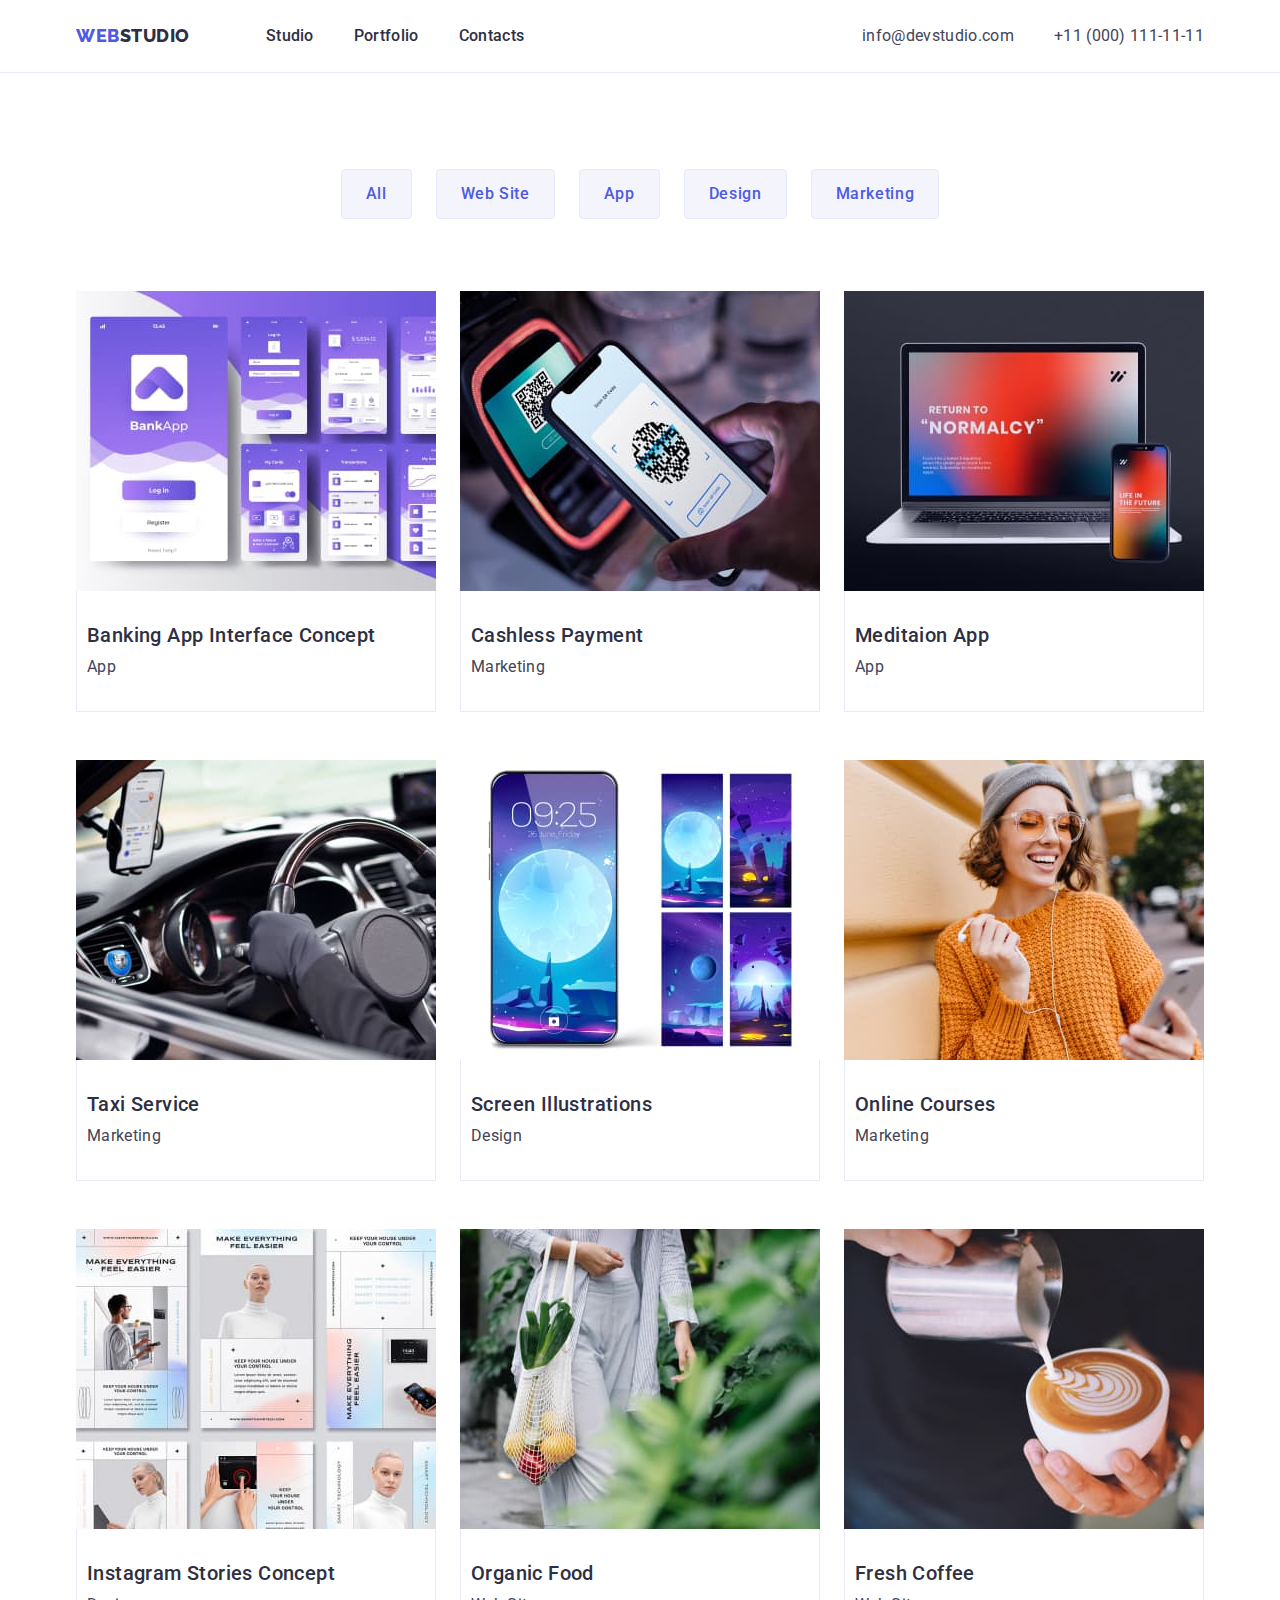
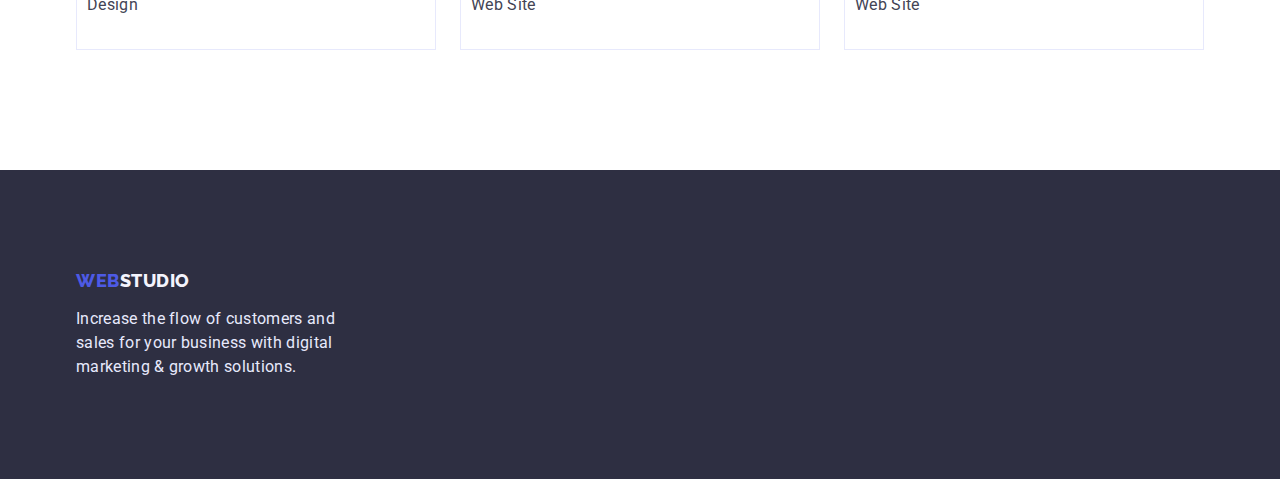
==== portfolio.html @ 43632694 "1" ====
<!DOCTYPE html>
<html lang="en">
  <head>
    <meta charset="UTF-8" />
    <meta http-equiv="X-UA-Compatible" content="IE=edge" />
    <meta name="viewport" content="width=device-width, initial-scale=1.0" />
    <title>Webstudio</title>
    <link rel="preconnect" href="https://fonts.googleapis.com" />
    <link rel="preconnect" href="https://fonts.gstatic.com" crossorigin />
    <link
      href="https://fonts.googleapis.com/css2?family=Raleway:wght@800&family=Roboto:wght@400;500;700&display=swap"
      rel="stylesheet"
    />
    <link
      rel="stylesheet"
      href="https://cdnjs.cloudflare.com/ajax/libs/modern-normalize/1.1.0/modern-normalize.min.css"
    />
    <link rel="stylesheet" href="./css/style.css" />
  </head>

  <body>
    <header class="header">
      <div class="container main-nav">
        <nav class="header-nav">
          <a class="header-logo link" href="./index.html"
            ><span class="header-logo-web">WEB</span
            ><span class="header-logo-studio">STUDIO</span>
          </a>
          <ul class="header-list list">
            <li class="header-item">
              <a href="" class="header-link link">Studio</a>
            </li>
            <li class="header-item">
              <a href="" class="header-link link">Portfolio</a>
            </li>
            <li class="header-item">
              <a href="" class="header-link link">Contacts</a>
            </li>
          </ul>
        </nav>

        <address class="header-address">
          <ul class="header-address-list list">
            <li class="header-address-item">
              <a href="mailto:info@devstudio.com" class="header-mail link"
                >info@devstudio.com</a
              >
            </li>
            <li class="header-address-item">
              <a href="tel:+110001111111" class="header-tel link"
                >+11 (000) 111-11-11</a
              >
            </li>
          </ul>
        </address>
      </div>
    </header>

    <main>
      <!-- Portfolio -->
      <section class="portfolio">
        <div class="container">
          <h1 class="portfolio-title visually-hidden">Portfolio</h1>
          <ul class="portfolio-list list">
            <li class="portfolio-item-list">
              <button class="portfolio-button" type="button">All</button>
            </li>
            <li class="portfolio-item-list">
              <button class="portfolio-button" type="button">Web Site</button>
            </li>
            <li class="portfolio-item-list">
              <button class="portfolio-button" type="button">App</button>
            </li>
            <li class="portfolio-item-list">
              <button class="portfolio-button" type="button">Design</button>
            </li>
            <li class="portfolio-item-list">
              <button class="portfolio-button" type="button">Marketing</button>
            </li>
          </ul>

          <ul class="portfolio-examples-list list">
            <li class="portfolio-examples-item">
              <a class="portfolio-link link" href="#">
                <img
                  src="./images/bank-app.jpg"
                  alt="work examples"
                  width="360px"
                  height="300px"
                />
                <div class="portfolio-text">
                  <h2 class="portfolio-item-subtitles">
                    Banking App Interface Concept
                  </h2>
                  <p class="portfolio-item-text">App</p>
                </div>
              </a>
            </li>
            <li class="portfolio-examples-item">
              <a class="portfolio-link link" href="#">
                <img
                  src="./images/cashless-payment.jpg"
                  alt="work examples"
                  width="360px"
                  height="300px"
                />
                <div class="portfolio-text">
                  <h2 class="portfolio-item-subtitles">Cashless Payment</h2>
                  <p class="portfolio-item-text">Marketing</p>
                </div>
              </a>
            </li>
            <li class="portfolio-examples-item">
              <a class="portfolio-link link" href="#">
                <img
                  src="./images/meditaion-app.jpg"
                  alt="work examples"
                  width="360px"
                  height="300px"
                />
                <div class="portfolio-text">
                  <h2 class="portfolio-item-subtitles">Meditaion App</h2>
                  <p class="portfolio-item-text">App</p>
                </div>
              </a>
            </li>
            <li class="portfolio-examples-item">
              <a class="portfolio-link link" href="#">
                <img
                  src="./images/taxi-service.jpg"
                  alt="work examples"
                  width="360px"
                  height="300px"
                />
                <div class="portfolio-text">
                  <h2 class="portfolio-item-subtitles">Taxi Service</h2>
                  <p class="portfolio-item-text">Marketing</p>
                </div>
              </a>
            </li>
            <li class="portfolio-examples-item">
              <a class="portfolio-link link" href="#">
                <img
                  src="./images/screen-illustration.jpg"
                  alt="work examples"
                  width="360px"
                  height="300px"
                />
                <div class="portfolio-text">
                  <h2 class="portfolio-item-subtitles">Screen Illustrations</h2>
                  <p class="portfolio-item-text">Design</p>
                </div>
              </a>
            </li>
            <li class="portfolio-examples-item">
              <a class="portfolio-link link" href="#">
                <img
                  src="./images/online-courses.jpg"
                  alt="work examples"
                  width="360px"
                  height="300px"
                />
                <div class="portfolio-text">
                  <h2 class="portfolio-item-subtitles">Online Courses</h2>
                  <p class="portfolio-item-text">Marketing</p>
                </div>
              </a>
            </li>
            <li class="portfolio-examples-item">
              <a class="portfolio-link link" href="#">
                <img
                  src="./images/instagram-stories.jpg"
                  alt="work examples"
                  width="360px"
                  height="300px"
                />
                <div class="portfolio-text">
                  <h2 class="portfolio-item-subtitles">
                    Instagram Stories Concept
                  </h2>
                  <p class="portfolio-item-text">Design</p>
                </div>
              </a>
            </li>
            <li class="portfolio-examples-item">
              <a class="portfolio-link link" href="#">
                <img
                  src="./images/organic-food.jpg"
                  alt="work examples"
                  width="360px"
                  height="300px"
                />
                <div class="portfolio-text">
                  <h2 class="portfolio-item-subtitles">Organic Food</h2>
                  <p class="portfolio-item-text">Web Site</p>
                </div>
              </a>
            </li>
            <li class="portfolio-examples-item">
              <a class="portfolio-link link" href="#">
                <img
                  src="./images/fresh-coffee.jpg"
                  alt="work examples"
                  width="360px"
                  height="300px"
                />
                <div class="portfolio-text">
                  <h2 class="portfolio-item-subtitles">Fresh Coffee</h2>
                  <p class="portfolio-item-text">Web Site</p>
                </div>
              </a>
            </li>
          </ul>
        </div>
      </section>
      <!-- /Row3 -->
    </main>

    <footer class="footer">
      <div class="container footer-padding">
        <a class="footer-logo link" href="./index.html"
          ><span class="footer-logo-web">WEB</span
          ><span class="footer-logo-studio">STUDIO</span>
        </a>
        <p class="footer-text">
          Increase the flow of customers and <br />
          sales for your business with digital <br />
          marketing & growth solutions.
        </p>
      </div>
    </footer>
  </body>
</html>
---- css/style.css ----
:root {
  --text-color: #434455;
  --title-nav-text-color: #2e2f42;
  --btn-text-hover-focus: #404bbf;
}

body {
  font-family: 'Roboto', sans-serif;
  background-color: white;
  font-size: 16px;
  color: #2e2f42;
}

.list {
  list-style: none;
  padding: 0;
  margin: 0;
}

.link {
  text-decoration: none;
}
.visually-hidden {
  position: absolute;
  width: 1px;
  height: 1px;
  margin: -1px;
  border: 0;
  padding: 0;
  white-space: nowrap;
  clip-path: inset(100%);
  clip: rect(0 0 0 0);
  overflow: hidden;
}

img {
  display: block;
  width: 100%;
  height: auto;
}

/* Header */

.header {
  border-bottom: 1px solid #e7e9fc;
}

.header-nav {
  display: flex;
  align-items: center;
  margin-right: auto;
}
.container {
  margin-left: auto;
  margin-right: auto;
  width: 1158px;
  padding-left: 15px;
  padding-right: 15px;
}

.main-nav {
  display: flex;
}

h1,
h2,
h3,
h4,
p,
ul {
  margin: 0;
  padding: 0;
}

.header-logo {
  font-family: 'Raleway';
  font-style: normal;
  font-weight: 800;
  font-size: 18px;
  line-height: 1.33;
  letter-spacing: 0.03em;

  padding-top: 24px;
  padding-bottom: 24px;
}
.header-logo-web {
  color: #4d5ae5;
}
.header-logo-studio {
  color: #2e2f42;
}
.header-list {
  display: flex;
  margin-left: 76px;
}
.header-item + .header-item {
  margin-left: 40px;
}

.header-link {
  font-weight: 500;
  font-size: 16px;
  line-height: 1.5;
  letter-spacing: 0.02em;
  color: var(--title-nav-text-color);

  padding-top: 24px;
  padding-bottom: 24px;
  display: block;
}

.header-link:hover,
.header-link:focus {
  color: var(--btn-text-hover-focus);
}

.header-address {
}
.header-address-list {
  display: flex;
}
.header-address-item + .header-address-item {
  margin-left: 40px;
}

.header-tel,
.header-mail {
  font-style: normal;
  font-weight: 400;
  font-size: 16px;
  line-height: 1.5;
  letter-spacing: 0.02em;
  color: var(--text-color);

  padding-top: 24px;
  padding-bottom: 24px;
  display: block;
}
.header-tel:hover,
.header-mail:hover {
  color: var(--btn-text-hover-focus);
}
.header-tel:focus,
.header-mail:focus {
  color: var(--btn-text-hover-focus);
}

/* Hero */
.hero {
  text-align: center;
  background: #2e2f42;
  padding-top: 188px;
  padding-bottom: 188px;
}
.hero-title {
  margin-bottom: 0px;
  margin-top: 0px;
  font-weight: 700;
  font-size: 56px;
  line-height: 1.07;
  letter-spacing: 0.02em;
  color: #ffffff;
}
.hero-btn {
  margin-top: 48px;
  font-family: 'Roboto';
  font-style: normal;
  font-weight: 500;
  font-size: 16px;
  line-height: 1.5;
  letter-spacing: 0.04em;
  color: #ffffff;
  background: #4d5ae5;
  box-shadow: 0px 4px 4px rgba(0, 0, 0, 0.15);
  border-radius: 4px;
  padding: 16px 32px;
  gap: 10px;
  border: transparent;
}
.hero-btn:hover,
.hero-btn:focus {
  background: #404bbf;
  box-shadow: 0px 4px 4px rgba(0, 0, 0, 0.15);
  border-radius: 4px;
}

/* Our advanteges */
.our-advanteges {
  padding-top: 120px;
  padding-bottom: 120px;
}
.our-advanteges-list {
  display: flex;
  gap: 24px;
}
.our-advanteges-item {
  width: 264px;
}

.list-subtitle-our-advanteges {
  font-weight: 500;
  font-size: 20px;
  line-height: 1.2;
  letter-spacing: 0.02em;
  color: var(--title-nav-text-color);
  margin-top: 0px;
  margin-bottom: 8px;
}
.list-text-our-advanteges {
  font-weight: 400;
  font-size: 16px;
  line-height: 1.5;
  letter-spacing: 0.02em;
  color: var(--text-color);
  margin-top: 0px;
  margin-bottom: 0px;
}

/* What are we doing */
.what-are-we-doing {
  padding-bottom: 120px;
}
.subtitle-what-are-we-doing {
  font-weight: 700;
  font-size: 36px;
  line-height: 1.11;
  letter-spacing: 0.02em;
  color: var(--title-nav-text-color);
  margin-bottom: 72px;
  text-align: center;
}
.list-what-are-we-doing {
  display: flex;
  gap: 24px;
}
.item-what-are-we-doing {
}

/* Team */
.team {
  background: #f4f4fd;
  padding-top: 120px;
  padding-bottom: 120px;
}

.subtitle-team {
  text-align: center;
  margin-bottom: 120px;
  font-weight: 700;
  font-size: 36px;
  line-height: 1.11;
  letter-spacing: 0.02em;
  color: var(--title-nav-text-color);
}
.list-team {
  display: flex;
  gap: 24px;
}
.item-team {
  text-align: center;
}
.subtitle-team-list {
  /* padding-top: 32px; */
  /* padding-bottom: 8px; */
  font-weight: 500;
  font-size: 20px;
  line-height: 1.2;
  letter-spacing: 0.02em;
  color: var(--title-nav-text-color);
}
.text-list-team {
  /* padding-bottom: 32px; */
  font-weight: 400;
  font-size: 16px;
  line-height: 1.5;
  letter-spacing: 0.02em;
  color: var(--text-color);
}

.text-team {
  background-color: white;
  padding: 32px 16px;
  box-shadow: 0px 1px 6px rgba(46, 47, 66, 0.08),
    0px 1px 1px rgba(46, 47, 66, 0.16), 0px 2px 1px rgba(46, 47, 66, 0.08);
  border-radius: 0px 0px 4px 4px;
}

/* Footer */
.footer {
  background: #2e2f42;
  padding-top: 100px;
  padding-bottom: 100px;
}

.footer-padding {
}
.footer-logo {
  font-family: 'Raleway';
  font-style: normal;
  font-weight: 800;
  font-size: 18px;
  line-height: 1.17;
  letter-spacing: 0.03em;
}
.footer-logo-web {
  color: #4d5ae5;
}
.footer-logo-studio {
  color: #f4f4fd;
}
.footer-text {
  margin-top: 16px;
  font-weight: 400;
  font-size: 16px;
  line-height: 1.5;
  letter-spacing: 0.02em;
  color: #e7e9fc;
}

/* Portfolio */
.portfolio-title {
}
.portfolio {
  padding-top: 96px;
  padding-bottom: 120px;
}
.portfolio-list {
  display: flex;
  gap: 24px;
  justify-content: center;
  margin-bottom: 72px;
}
.portfolio-item-list {
}
.portfolio-button {
  font-family: inherit;
  background: #f4f4fd;
  font-weight: 500;
  font-size: 16px;
  line-height: 1.5;
  letter-spacing: 0.04em;
  color: #4d5ae5;

  box-sizing: border-box;
  display: flex;
  flex-direction: row;
  justify-content: center;
  align-items: center;
  padding: 12px 24px;
  background: #f4f4fd;
  border: 1px solid #e7e9fc;
  border-radius: 4px;
  flex: none;
  order: 2;
  flex-grow: 0;
}
.portfolio-button:hover,
.portfolio-button:focus {
  background: var(--btn-text-hover-focus);
  font-weight: 500;
  font-size: 16px;
  line-height: 1.5;
  letter-spacing: 0.04em;
  color: #ffffff;

  display: flex;
  flex-direction: row;
  align-items: flex-start;
  padding: 12px 24px;
  box-shadow: 0px 3px 1px rgba(0, 0, 0, 0.1), 0px 2px 1px rgba(0, 0, 0, 0.08),
    0px 2px 2px rgba(0, 0, 0, 0.12);
  border-radius: 4px;
  flex: none;
  order: 0;
  flex-grow: 0;
  border-color: transparent;
}

.portfolio-examples-list {
  display: flex;
  flex-wrap: wrap;
  row-gap: 48px;
  column-gap: 24px;
}
.portfolio-examples-item {
}
.portfolio-item-subtitles {
  font-weight: 500;
  font-size: 20px;
  line-height: 1.2;
  letter-spacing: 0.02em;
  color: var(--title-nav-text-color);

  margin-bottom: 8px;
}
.portfolio-item-text {
  font-weight: 400;
  font-size: 16px;
  line-height: 1.5;
  letter-spacing: 0.02em;
  color: var(--text-color);
}

.portfolio-text {
  background: #ffffff;
  border: 1px solid #e7e9fc;
  padding: 32px 0 32px 10px;
  border-top: none;
}

.portfolio-link {
}
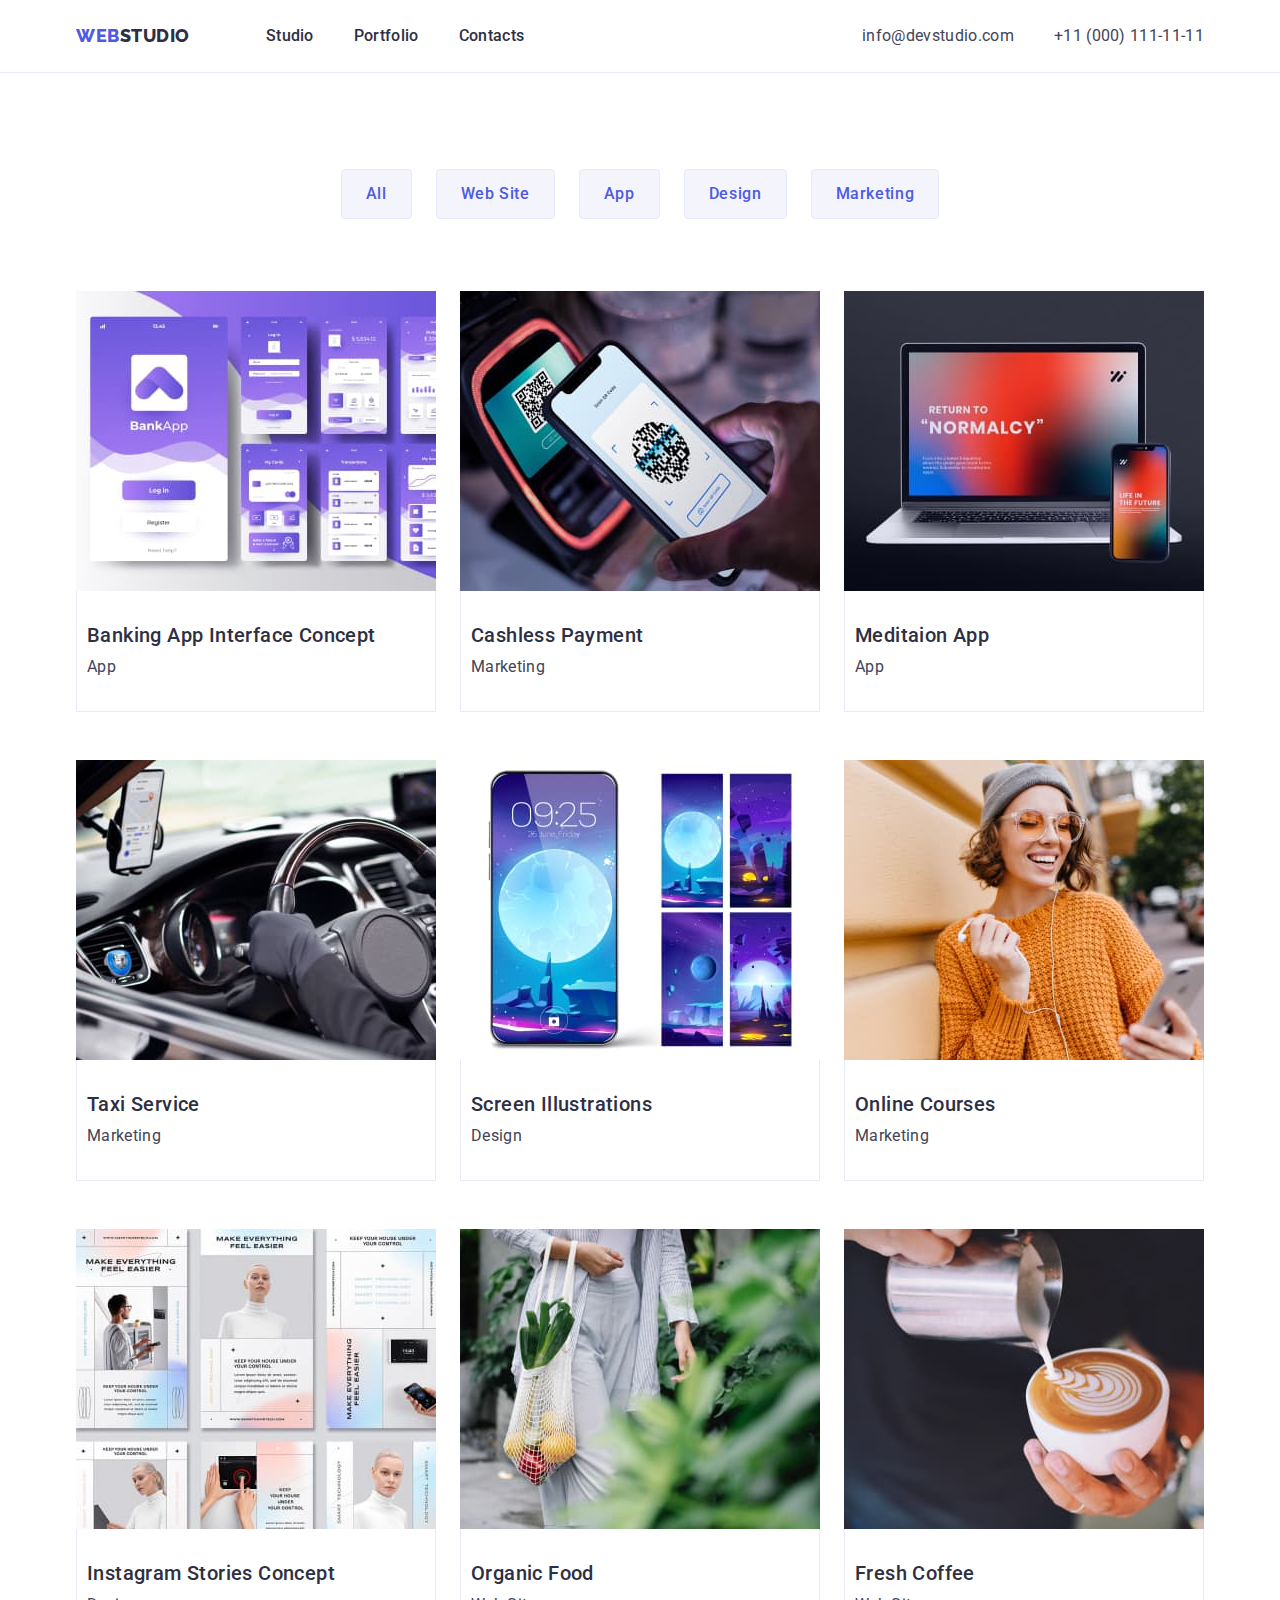
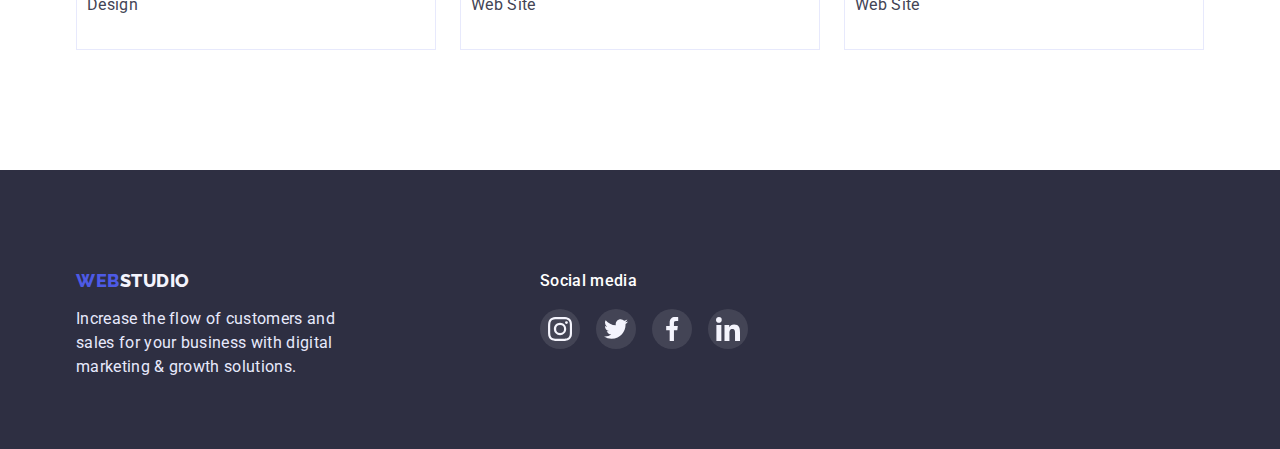
==== commit 948e87a0: "final" ====
--- a/portfolio.html
+++ b/portfolio.html
@@ -217,7 +217,7 @@
     </main>
 
     <footer class="footer">
-      <div class="container footer-padding">
+      <div class="footer-first container">
         <a class="footer-logo link" href="./index.html"
           ><span class="footer-logo-web">WEB</span
           ><span class="footer-logo-studio">STUDIO</span>
@@ -228,6 +228,39 @@
           marketing & growth solutions.
         </p>
       </div>
+      <div class="social-footer">
+        <p class="social-footer-text">Social media</p>
+        <ul class="social-footer-list list">
+          <li class="social-footer-item">
+            <a href="" class="social-footer-link">
+              <svg class="social-footer-icon">
+                <use href="./images/icons.svg#instagram"></use>
+              </svg>
+            </a>
+          </li>
+          <li class="social-footer-item">
+            <a href="" class="social-footer-link">
+              <svg class="social-footer-icon">
+                <use href="./images/icons.svg#twitter"></use>
+              </svg>
+            </a>
+          </li>
+          <li class="social-footer-item">
+            <a href="" class="social-footer-link">
+              <svg class="social-footer-icon">
+                <use href="./images/icons.svg#facebook"></use>
+              </svg>
+            </a>
+          </li>
+          <li class="social-footer-item">
+            <a href="" class="social-footer-link">
+              <svg class="social-footer-icon">
+                <use href="./images/icons.svg#linkedin"></use>
+              </svg>
+            </a>
+          </li>
+        </ul>
+      </div>
     </footer>
   </body>
 </html>
--- a/css/style.css
+++ b/css/style.css
@@ -2,6 +2,7 @@
   --text-color: #434455;
   --title-nav-text-color: #2e2f42;
   --btn-text-hover-focus: #404bbf;
+  --btn-text-normal: #4d5ae5;
 }
 
 body {
@@ -148,10 +149,24 @@
 /* Hero */
 .hero {
   text-align: center;
-  background: #2e2f42;
   padding-top: 188px;
   padding-bottom: 188px;
-}
+
+  background-image: linear-gradient(
+      rgba(46, 47, 66, 0.7),
+      rgba(46, 47, 66, 0.7)
+    ),
+    url('../images/people-office.jpg');
+
+  max-width: 1440px;
+  height: 600px;
+  margin-left: auto;
+  margin-right: auto;
+  background-repeat: no-repeat;
+  background-position: center;
+  background-size: cover;
+}
+
 .hero-title {
   margin-bottom: 0px;
   margin-top: 0px;
@@ -170,7 +185,7 @@
   line-height: 1.5;
   letter-spacing: 0.04em;
   color: #ffffff;
-  background: #4d5ae5;
+  background: var(--btn-text-normal);
   box-shadow: 0px 4px 4px rgba(0, 0, 0, 0.15);
   border-radius: 4px;
   padding: 16px 32px;
@@ -179,7 +194,7 @@
 }
 .hero-btn:hover,
 .hero-btn:focus {
-  background: #404bbf;
+  background: var(--btn-text-hover-focus);
   box-shadow: 0px 4px 4px rgba(0, 0, 0, 0.15);
   border-radius: 4px;
 }
@@ -197,13 +212,27 @@
   width: 264px;
 }
 
+.our-advanteges-logo {
+  width: 264px;
+  height: 112px;
+  background: #f4f4fd;
+  border-radius: 4px;
+  display: flex;
+  align-items: center;
+  justify-content: center;
+}
+.our-advantages-icon {
+  width: 64px;
+  height: 64px;
+}
+
 .list-subtitle-our-advanteges {
   font-weight: 500;
   font-size: 20px;
   line-height: 1.2;
   letter-spacing: 0.02em;
   color: var(--title-nav-text-color);
-  margin-top: 0px;
+  margin-top: 8px;
   margin-bottom: 8px;
 }
 .list-text-our-advanteges {
@@ -260,8 +289,6 @@
   text-align: center;
 }
 .subtitle-team-list {
-  /* padding-top: 32px; */
-  /* padding-bottom: 8px; */
   font-weight: 500;
   font-size: 20px;
   line-height: 1.2;
@@ -269,12 +296,12 @@
   color: var(--title-nav-text-color);
 }
 .text-list-team {
-  /* padding-bottom: 32px; */
   font-weight: 400;
   font-size: 16px;
   line-height: 1.5;
   letter-spacing: 0.02em;
   color: var(--text-color);
+  margin-bottom: 8px;
 }
 
 .text-team {
@@ -285,15 +312,96 @@
   border-radius: 0px 0px 4px 4px;
 }
 
+.team-social-list {
+  display: flex;
+  justify-content: center;
+  align-items: center;
+  gap: 24px;
+}
+.team-social-item {
+  width: 40px;
+  height: 40px;
+}
+.team-social-link {
+  display: flex;
+  justify-content: center;
+  align-items: center;
+  width: 100%;
+  height: 100%;
+  border-radius: 50%;
+  background-color: var(--btn-text-normal);
+}
+
+.team-social-link:hover {
+  background-color: var(--btn-text-hover-focus);
+}
+
+.team-social-icon {
+  width: 16px;
+  height: 16px;
+}
+
+/* customers */
+.customers {
+  padding-top: 130px;
+  padding-bottom: 120px;
+}
+.title-customers {
+  font-weight: 700;
+  font-size: 36px;
+  line-height: 40px;
+  text-align: center;
+  letter-spacing: 0.02em;
+  text-transform: capitalize;
+  margin-bottom: 72px;
+}
+.customers-list {
+  display: flex;
+  gap: 24px;
+}
+
+.customers-item {
+  /* display: block; */
+  width: 168px;
+  height: 88px;
+}
+
+.customers-link {
+  display: flex;
+  justify-content: center;
+  align-items: center;
+  width: 100%;
+  height: 100%;
+  border: 1px solid #8e8f99;
+  border-radius: 4px;
+}
+.customers-icon {
+  width: 104px;
+  height: 56px;
+  fill: #8e8f99;
+}
+
+.customers-icon:hover,
+.customers-icon:focus,
+.customers-link:hover,
+.customers-link:focus {
+  fill: var(--btn-text-hover-focus);
+  border-color: var(--btn-text-hover-focus);
+}
+
 /* Footer */
 .footer {
   background: #2e2f42;
   padding-top: 100px;
   padding-bottom: 100px;
-}
-
-.footer-padding {
-}
+  max-width: 1440px;
+  margin-left: auto;
+  margin-right: auto;
+  background-position: center;
+}
+.footer-first {
+}
+
 .footer-logo {
   font-family: 'Raleway';
   font-style: normal;
@@ -315,6 +423,48 @@
   line-height: 1.5;
   letter-spacing: 0.02em;
   color: #e7e9fc;
+}
+
+.social-footer {
+  margin-left: 540px;
+  margin-top: -110px;
+}
+
+.social-footer-text {
+  font-weight: 500;
+  font-size: 16px;
+  line-height: 24px;
+  letter-spacing: 0.02em;
+  color: #ffffff;
+  margin-bottom: 16px;
+}
+
+.social-footer-list {
+  display: flex;
+  gap: 16px;
+}
+.social-footer-item {
+  width: 40px;
+  height: 40px;
+}
+.social-footer-link {
+  display: flex;
+  justify-content: center;
+  align-items: center;
+  width: 100%;
+  height: 100%;
+  border-radius: 50%;
+  background-color: rgba(255, 255, 255, 0.1);
+}
+
+.social-footer-link:hover,
+.social-footer-link:focus {
+  background-color: #31d0aa;
+}
+
+.social-footer-icon {
+  width: 24px;
+  height: 24px;
 }
 
 /* Portfolio */
@@ -407,6 +557,11 @@
   padding: 32px 0 32px 10px;
   border-top: none;
 }
+.portfolio-examples-item:hover,
+.portfolio-examples-item:focus {
+  box-shadow: 0px 1px 6px rgba(46, 47, 66, 0.08),
+    0px 1px 1px rgba(46, 47, 66, 0.16), 0px 2px 1px rgba(46, 47, 66, 0.08);
+}
 
 .portfolio-link {
 }
